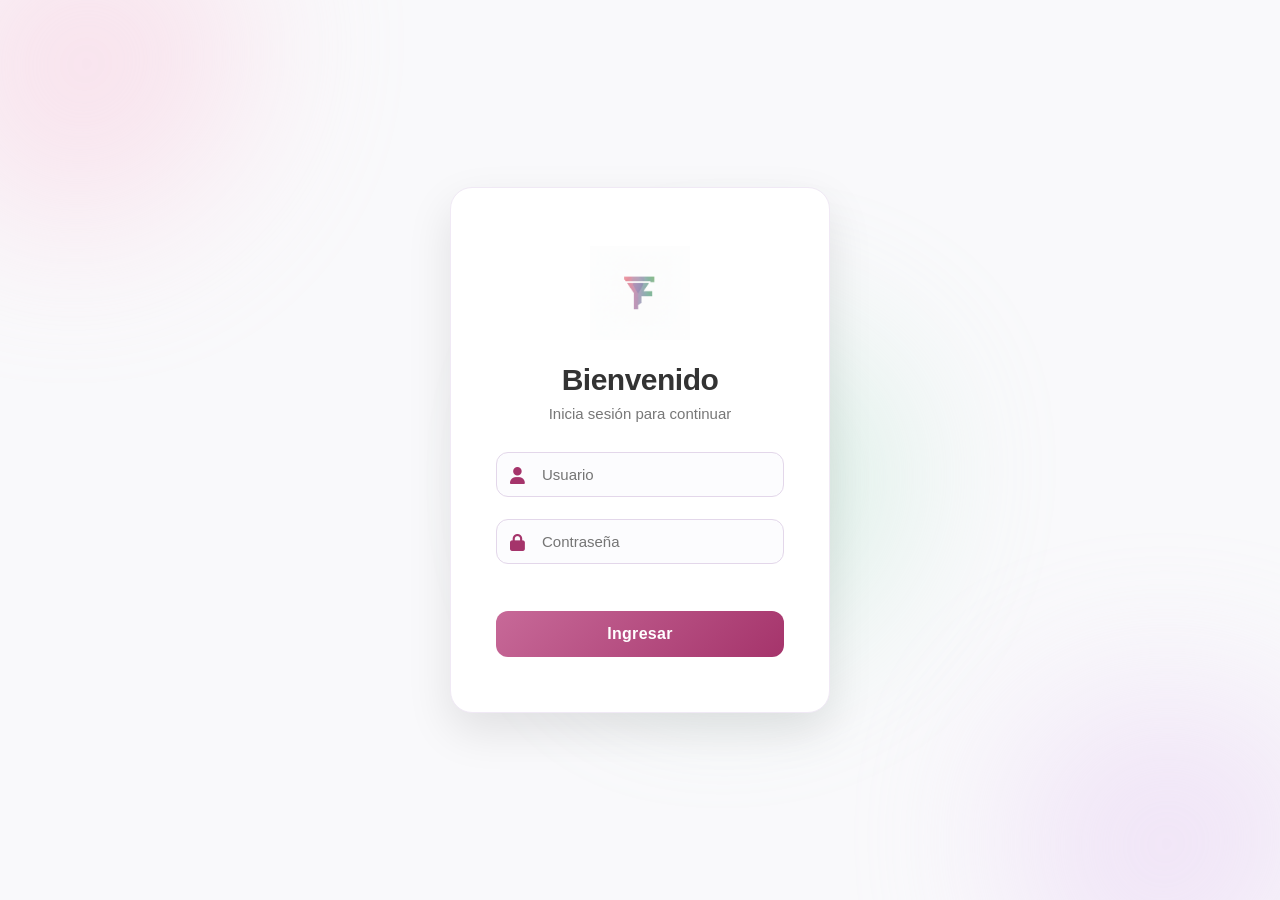
==== login.html @ b8d1356d "login_1 borrador" ====
<!DOCTYPE html>
<html lang="es">
<head>
  <meta charset="UTF-8">
  <meta name="viewport" content="width=device-width, initial-scale=1">
  <title>Login moderno</title>

  <!-- Iconos -->
  <link rel="stylesheet" href="https://cdnjs.cloudflare.com/ajax/libs/font-awesome/6.5.1/css/all.min.css">

  <link rel="stylesheet" href="login.css">
</head>
<body>

  <!-- MANCHAS DE FONDO -->
  <div class="paint-blobs">
    <div class="blob blob1"></div>
    <div class="blob blob2"></div>
    <div class="blob blob3"></div>
  </div>

  <!-- Sección principal -->
  <main class="login-layout">

    <!-- Formulario de login -->
    <section class="login-form">

      <!-- LOGO -->
      <div class="logo-container">
        <img src="logo de filtado.png" alt="Logo">
      </div>

      <h2>Bienvenido</h2>
      <p class="subtitle">Inicia sesión para continuar</p>

      <div class="input-group">
        <i class="fa-solid fa-user"></i>
        <input type="text" placeholder="Usuario">
      </div>

      <div class="input-group">
        <i class="fas fa-lock"></i>
        <input type="password" placeholder="Contraseña">
      </div>

      <button type="submit">Ingresar</button>
    </section>

  </main>

</body>
</html>
---- login.css ----
/* Reset */
* {
  box-sizing: border-box;
  margin: 0;
  padding: 0;
}

body {
  font-family: 'Montserrat', sans-serif;
  background-color: #f9f9fb;
  color: #333;
  min-height: 100vh;
  display: flex;
  justify-content: center;
  align-items: center;
  position: relative;
  overflow: hidden;
}

/* MANCHAS DE FONDO */
.paint-blobs {
  position: absolute;
  inset: 0;
  z-index: -1;
  overflow: hidden;
}

.blob {
  position: absolute;
  width: 320px;
  height: 320px;
  border-radius: 45% 55% 60% 40% / 40% 35% 65% 60%;
  filter: blur(80px);
  opacity: 0.45;
}

/* Rosado */
.blob1 {
  background: #f8c8dc;
  top: -90px;
  left: -70px;
}

/* Lila */
.blob2 {
  background: #e6ccf2;
  bottom: -110px;
  right: -50px;
}

/* Verde menta */
.blob3 {
  background: #b8e4ce;
  top: 55%;
  left: 58%;
  transform: translate(-50%, -50%);
}

/* Layout */
.login-layout {
  width: 100%;
  display: flex;
  justify-content: center;
  padding: 20px;
}

/* Formulario */
.login-form {
  background: white;
  padding: 55px 45px;
  border-radius: 22px;
  box-shadow: 0 18px 45px rgba(0,0,0,0.10);
  width: 100%;
  max-width: 380px;
  text-align: center;
  border: 1px solid #f0e9f5;
}

/* LOGO */
.logo-container {
  width: 100px;
  height: 100px;
  margin: 0 auto 20px auto;
}

.logo-container img {
  width: 100%;
  height: 100%;
  object-fit: contain;
}

/* Títulos */
.login-form h2 {
  margin-bottom: 8px;
  font-size: 30px;
  font-weight: 700;
  letter-spacing: -0.5px;
  color: #333;
}

.subtitle {
  font-size: 15px;
  font-weight: 400;
  color: #777;
  margin-bottom: 30px;
}

/* Inputs */
.input-group {
  position: relative;
  margin-bottom: 22px;
}

.input-group i {
  position: absolute;
  top: 50%;
  left: 14px;
  transform: translateY(-50%);
  color: #a5346b; /* Iconos combinados con el botón */
  font-size: 17px;
}

.input-group input {
  width: 100%;
  padding: 13px 12px 13px 45px;
  border-radius: 12px;
  border: 1px solid #e3d7ea;
  font-size: 15px;
  font-weight: 500;
  background: #fcfcfe;
  transition: 0.25s ease;
}

.input-group input:focus {
  outline: none;
  border-color: #c76998;
  background: #fff;
  box-shadow: 0 0 0 3px rgba(199,105,152,0.25);
}

/* Botón */
.login-form button {
  margin-top: 25px;
  width: 100%;
  padding: 14px;
  background: linear-gradient(135deg, #c76998, #a5346b);
  color: white;
  border: none;
  border-radius: 12px;
  font-weight: 600;
  font-size: 16px;
  letter-spacing: 0.3px;
  cursor: pointer;

  /* Transición suave */
  transition: 
    transform 0.35s ease,
    box-shadow 0.35s ease,
    background 0.35s ease;
}

.login-form button:hover {
  transform: translateY(-3px);
  box-shadow: 0 10px 22px rgba(165,52,107,0.35);
  background: linear-gradient(135deg, #b85a8a, #8f2d5c);
}

/* Responsive */
@media (max-width: 768px) {
  .login-form {
    padding: 40px 30px;
  }
}
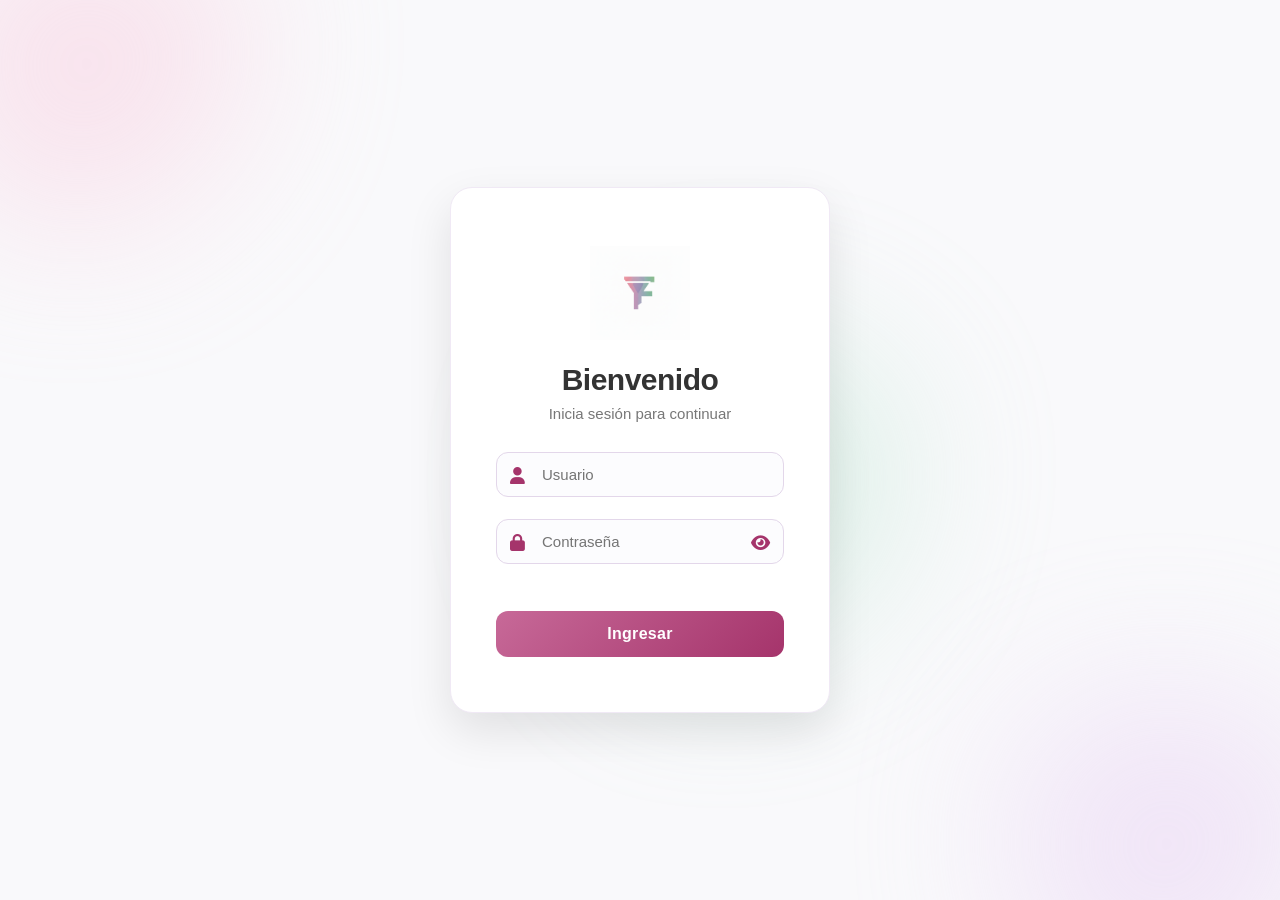
==== commit d787c94c: "Mejora del SEO y conexion django" ====
--- a/login.html
+++ b/login.html
@@ -3,7 +3,9 @@
 <head>
   <meta charset="UTF-8">
   <meta name="viewport" content="width=device-width, initial-scale=1">
-  <title>Login moderno</title>
+  <meta name="description" content="Sistema de filtrado de data con acceso para administradores, Usuario y programador.">
+
+  <title>Login/iniciar_seción</title>
 
   <!-- Iconos -->
   <link rel="stylesheet" href="https://cdnjs.cloudflare.com/ajax/libs/font-awesome/6.5.1/css/all.min.css">
@@ -12,7 +14,7 @@
 </head>
 <body>
 
-  <!-- MANCHAS DE FONDO -->
+  <!-- MANCHAS DE FONDO ESTILOS PARA EL BACKGROUND-->
   <div class="paint-blobs">
     <div class="blob blob1"></div>
     <div class="blob blob2"></div>
@@ -22,31 +24,36 @@
   <!-- Sección principal -->
   <main class="login-layout">
 
-    <!-- Formulario de login -->
+    <!-- Formulario de login con clase boostrap_5 -->
     <section class="login-form">
-
+      <!--aqui va la conexión de la url segun el rol de usuario deje un ejemplo de la vista de django en el README.md-->
+    <form action="{% url 'login' %}" method="POST"> 
       <!-- LOGO -->
       <div class="logo-container">
-        <img src="logo de filtado.png" alt="Logo">
+        <img src="logo de filtado.png" loading="lazy" alt="Logo del sistema">
       </div>
 
       <h2>Bienvenido</h2>
       <p class="subtitle">Inicia sesión para continuar</p>
 
       <div class="input-group">
-        <i class="fa-solid fa-user"></i>
-        <input type="text" placeholder="Usuario">
+        <label for="usuario" class="visually-hidden">Usuario</label>
+        <i class="fa-solid fa-user icon-left"></i>
+        <input type="text" name="#" id="#" placeholder="Usuario">
       </div>
 
-      <div class="input-group">
-        <i class="fas fa-lock"></i>
-        <input type="password" placeholder="Contraseña">
-      </div>
+      <div class="input-group password-wrapper">
+      <label for="password" class="visually-hidden">Contraseña</label>
+    <i class="fas fa-lock icon-left"></i>
+    <input type="password" id="password" name="password" placeholder="Contraseña">
+    <i class="fa-solid fa-eye toggle-password" onclick="togglePassword()"></i>
+</div>
 
       <button type="submit">Ingresar</button>
     </section>
 
   </main>
-
+<script src="funcionalidad.js"></script>
 </body>
 </html>
+
--- a/login.css
+++ b/login.css
@@ -1,4 +1,6 @@
-/* Reset */
+/* ------------------------------------------------------
+   RESET
+------------------------------------------------------ */
 * {
   box-sizing: border-box;
   margin: 0;
@@ -17,7 +19,9 @@
   overflow: hidden;
 }
 
-/* MANCHAS DE FONDO */
+/* ------------------------------------------------------
+   MANCHAS DE FONDO
+------------------------------------------------------ */
 .paint-blobs {
   position: absolute;
   inset: 0;
@@ -56,7 +60,9 @@
   transform: translate(-50%, -50%);
 }
 
-/* Layout */
+/* ------------------------------------------------------
+   LAYOUT
+------------------------------------------------------ */
 .login-layout {
   width: 100%;
   display: flex;
@@ -64,7 +70,9 @@
   padding: 20px;
 }
 
-/* Formulario */
+/* ------------------------------------------------------
+   FORMULARIO
+------------------------------------------------------ */
 .login-form {
   background: white;
   padding: 55px 45px;
@@ -89,7 +97,9 @@
   object-fit: contain;
 }
 
-/* Títulos */
+/* ------------------------------------------------------
+   TEXTOS
+------------------------------------------------------ */
 .login-form h2 {
   margin-bottom: 8px;
   font-size: 30px;
@@ -105,18 +115,33 @@
   margin-bottom: 30px;
 }
 
-/* Inputs */
+/* ------------------------------------------------------
+   INPUTS
+------------------------------------------------------ */
 .input-group {
   position: relative;
   margin-bottom: 22px;
 }
-
-.input-group i {
+.visually-hidden {
+  position: absolute;
+  width: 1px;
+  height: 1px;
+  padding: 0;
+  margin: -1px;
+  overflow: hidden;
+  clip: rect(0, 0, 0, 0);
+  white-space: nowrap;
+  border: 0;
+}
+
+
+/* Ícono izquierdo (usuario/candado) */
+.icon-left {
   position: absolute;
   top: 50%;
   left: 14px;
   transform: translateY(-50%);
-  color: #a5346b; /* Iconos combinados con el botón */
+  color: #a5346b;
   font-size: 17px;
 }
 
@@ -138,7 +163,27 @@
   box-shadow: 0 0 0 3px rgba(199,105,152,0.25);
 }
 
-/* Botón */
+/* ------------------------------------------------------
+   OJITO PARA MOSTRAR/OCULTAR CONTRASEÑA
+------------------------------------------------------ */
+.password-wrapper input {
+  padding-left: 45px;   /* espacio para el candado */
+  padding-right: 45px;  /* espacio para el ojito */
+}
+
+.toggle-password {
+  position: absolute;
+  top: 50%;
+  right: 14px;
+  transform: translateY(-50%);
+  font-size: 17px;
+  color: #a5346b;
+  cursor: pointer;
+}
+
+/* ------------------------------------------------------
+   BOTÓN
+------------------------------------------------------ */
 .login-form button {
   margin-top: 25px;
   width: 100%;
@@ -151,8 +196,6 @@
   font-size: 16px;
   letter-spacing: 0.3px;
   cursor: pointer;
-
-  /* Transición suave */
   transition: 
     transform 0.35s ease,
     box-shadow 0.35s ease,
@@ -165,7 +208,9 @@
   background: linear-gradient(135deg, #b85a8a, #8f2d5c);
 }
 
-/* Responsive */
+/* ------------------------------------------------------
+   RESPONSIVE
+------------------------------------------------------ */
 @media (max-width: 768px) {
   .login-form {
     padding: 40px 30px;
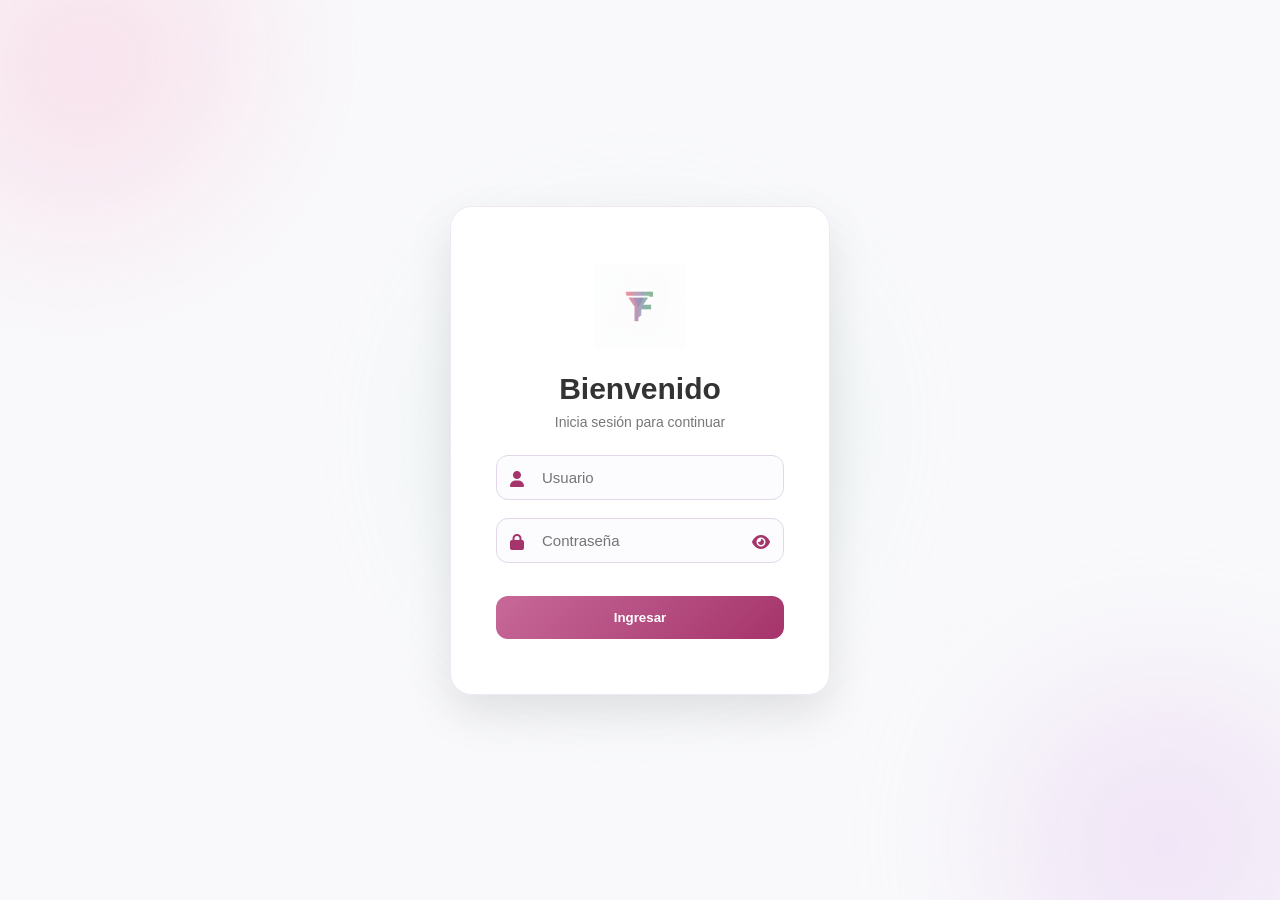
==== commit 21017228: "resposive cambiando de max a min height, falta acomodar el favicon" ====
--- a/login.html
+++ b/login.html
@@ -4,7 +4,7 @@
   <meta charset="UTF-8">
   <meta name="viewport" content="width=device-width, initial-scale=1">
   <meta name="description" content="Sistema de filtrado de data con acceso para administradores, Usuario y programador.">
-
+  <link rel="icon" type="image/png" sizes="1000x10000" href="favicon.png"> <!--corregir-->
   <title>Login/iniciar_seción</title>
 
   <!-- Iconos -->
@@ -33,7 +33,7 @@
         <img src="logo de filtado.png" loading="lazy" alt="Logo del sistema">
       </div>
 
-      <h2>Bienvenido</h2>
+      <h2 class="titulo_login">Bienvenido</h2>
       <p class="subtitle">Inicia sesión para continuar</p>
 
       <div class="input-group">
--- a/login.css
+++ b/login.css
@@ -1,5 +1,5 @@
 /* ------------------------------------------------------
-   RESET
+   RESET Y BASE
 ------------------------------------------------------ */
 * {
   box-sizing: border-box;
@@ -16,14 +16,15 @@
   justify-content: center;
   align-items: center;
   position: relative;
-  overflow: hidden;
+  /* CAMBIO CLAVE: Permitir scroll si el contenido es más alto que la pantalla */
+  overflow-y: auto; 
 }
 
 /* ------------------------------------------------------
-   MANCHAS DE FONDO
+   MANCHAS DE FONDO (Blobs)
 ------------------------------------------------------ */
 .paint-blobs {
-  position: absolute;
+  position: fixed; /* Fixed para que no se muevan al hacer scroll */
   inset: 0;
   z-index: -1;
   overflow: hidden;
@@ -38,56 +39,49 @@
   opacity: 0.45;
 }
 
-/* Rosado */
-.blob1 {
-  background: #f8c8dc;
-  top: -90px;
-  left: -70px;
-}
-
-/* Lila */
-.blob2 {
-  background: #e6ccf2;
-  bottom: -110px;
-  right: -50px;
-}
-
-/* Verde menta */
-.blob3 {
-  background: #b8e4ce;
-  top: 55%;
-  left: 58%;
-  transform: translate(-50%, -50%);
+.blob1 { background: #f8c8dc; top: -90px; left: -70px; }
+.blob2 { background: #e6ccf2; bottom: -110px; right: -50px; }
+.blob3 { 
+  background: #b8e4ce; 
+  top: 50%; 
+  left: 50%; 
+  transform: translate(-50%, -50%); 
 }
 
 /* ------------------------------------------------------
-   LAYOUT
+   LAYOUT Y FORMULARIO (BASE = MÓVIL)
 ------------------------------------------------------ */
 .login-layout {
   width: 100%;
   display: flex;
   justify-content: center;
-  padding: 20px;
+  align-items: center;
+  padding: 40px 20px; /* Padding extra para que respire al hacer scroll */
+  min-height: 100vh;
 }
 
-/* ------------------------------------------------------
-   FORMULARIO
------------------------------------------------------- */
 .login-form {
   background: white;
-  padding: 55px 45px;
+  padding: 40px 30px; /* Padding optimizado para móvil */
   border-radius: 22px;
   box-shadow: 0 18px 45px rgba(0,0,0,0.10);
   width: 100%;
   max-width: 380px;
   text-align: center;
   border: 1px solid #f0e9f5;
+  position: relative;
+  z-index: 1;
+}
+.titulo_login{
+  font-weight: 700;
 }
 
-/* LOGO */
+/* ------------------------------------------------------
+   ELEMENTOS INTERNOS
+------------------------------------------------------ */
 .logo-container {
-  width: 100px;
-  height: 100px;
+  width: 90px;
+  height: 90px;
   margin: 0 auto 20px auto;
 }
 
@@ -97,31 +91,41 @@
   object-fit: contain;
 }
 
-/* ------------------------------------------------------
-   TEXTOS
------------------------------------------------------- */
 .login-form h2 {
   margin-bottom: 8px;
-  font-size: 30px;
+  font-size: 26px;
   font-weight: 700;
-  letter-spacing: -0.5px;
   color: #333;
 }
 
 .subtitle {
-  font-size: 15px;
-  font-weight: 400;
+  font-size: 14px;
   color: #777;
-  margin-bottom: 30px;
+  margin-bottom: 25px;
 }
 
-/* ------------------------------------------------------
-   INPUTS
------------------------------------------------------- */
 .input-group {
   position: relative;
-  margin-bottom: 22px;
+  margin-bottom: 18px;
 }
+
+.input-group input {
+  width: 100%;
+  padding: 13px 12px 13px 45px;
+  border-radius: 12px;
+  border: 1px solid #e3d7ea;
+  font-size: 15px;
+  background: #fcfcfe;
+  transition: 0.25s;
+}
+
+.input-group input:focus {
+  outline: none;
+  border-color: #c76998;
+  box-shadow: 0 0 0 3px rgba(199,105,152,0.15);
+
+}
+
 .visually-hidden {
   position: absolute;
   width: 1px;
@@ -134,58 +138,18 @@
   border: 0;
 }
 
-
-/* Ícono izquierdo (usuario/candado) */
-.icon-left {
+.icon-left, .toggle-password {
   position: absolute;
-  top: 50%;
-  left: 14px;
+  top: 55%;
   transform: translateY(-50%);
   color: #a5346b;
-  font-size: 17px;
 }
 
-.input-group input {
-  width: 100%;
-  padding: 13px 12px 13px 45px;
-  border-radius: 12px;
-  border: 1px solid #e3d7ea;
-  font-size: 15px;
-  font-weight: 500;
-  background: #fcfcfe;
-  transition: 0.25s ease;
-}
+.icon-left { left: 14px; }
+.toggle-password { right: 14px; cursor: pointer; }
 
-.input-group input:focus {
-  outline: none;
-  border-color: #c76998;
-  background: #fff;
-  box-shadow: 0 0 0 3px rgba(199,105,152,0.25);
-}
-
-/* ------------------------------------------------------
-   OJITO PARA MOSTRAR/OCULTAR CONTRASEÑA
------------------------------------------------------- */
-.password-wrapper input {
-  padding-left: 45px;   /* espacio para el candado */
-  padding-right: 45px;  /* espacio para el ojito */
-}
-
-.toggle-password {
-  position: absolute;
-  top: 50%;
-  right: 14px;
-  transform: translateY(-50%);
-  font-size: 17px;
-  color: #a5346b;
-  cursor: pointer;
-}
-
-/* ------------------------------------------------------
-   BOTÓN
------------------------------------------------------- */
 .login-form button {
-  margin-top: 25px;
+  margin-top: 15px;
   width: 100%;
   padding: 14px;
   background: linear-gradient(135deg, #c76998, #a5346b);
@@ -193,26 +157,43 @@
   border: none;
   border-radius: 12px;
   font-weight: 600;
-  font-size: 16px;
-  letter-spacing: 0.3px;
   cursor: pointer;
-  transition: 
-    transform 0.35s ease,
-    box-shadow 0.35s ease,
-    background 0.35s ease;
+  transition: 0.3s;
 }
 
 .login-form button:hover {
-  transform: translateY(-3px);
-  box-shadow: 0 10px 22px rgba(165,52,107,0.35);
-  background: linear-gradient(135deg, #b85a8a, #8f2d5c);
+  transform: translateY(-1px);
+  box-shadow: 0 8px 15px rgba(165,52,107,0.2);
 }
 
 /* ------------------------------------------------------
-   RESPONSIVE
+   RESPONSIVE: PANTALLAS GRANDES (Desktop/Tablet)
 ------------------------------------------------------ */
-@media (max-width: 768px) {
+@media (min-width: 768px) {
   .login-form {
-    padding: 40px 30px;
+    padding: 55px 45px; /* Más espacio en pantallas grandes */
+  }
+  .login-form h2 {
+    font-size: 30px;
   }
 }
+
+/* ------------------------------------------------------
+   RESPONSIVE: PANTALLAS BAJAS (Modo Horizontal / Landscape)
+------------------------------------------------------ */
+@media (max-height: 550px) {
+  .login-layout {
+    padding: 20px; /* Menos margen exterior */
+  }
+  .login-form {
+    padding: 25px 30px; /* Formulario más compacto */
+  }
+  .logo-container {
+    width: 60px;
+    height: 60px;
+    margin-bottom: 10px;
+  }
+  .subtitle {
+    margin-bottom: 15px;
+  }
+}
